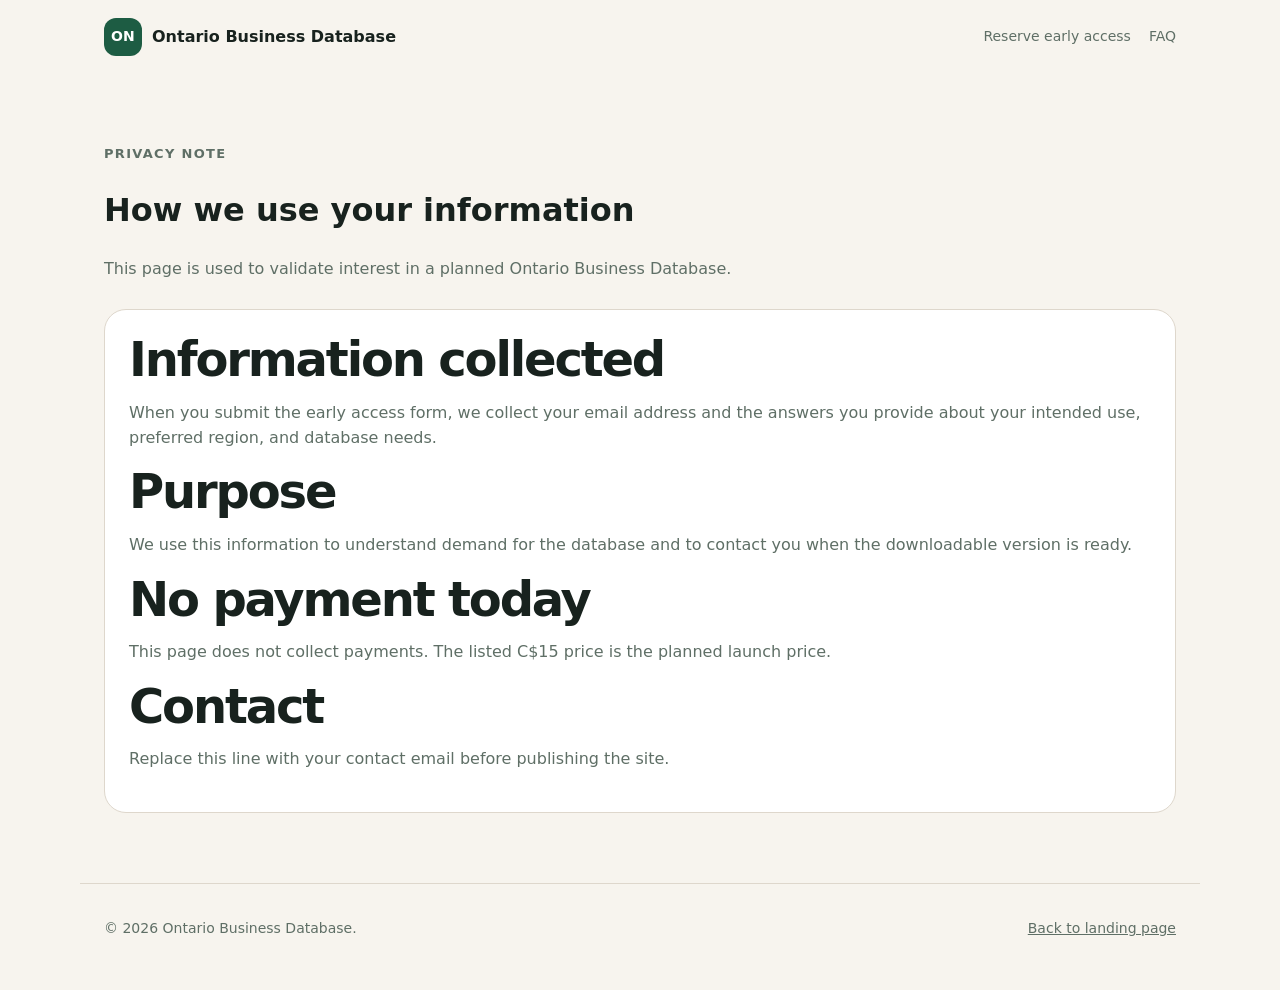
==== privacy.html @ 2a8e871f "Initial commit" ====
<!doctype html>
<html lang="en-CA">
<head>
  <meta charset="utf-8" />
  <meta name="viewport" content="width=device-width, initial-scale=1" />
  <title>Privacy Note — Ontario Business Database</title>
  <meta name="description" content="Privacy note for the Ontario Business Database early access page." />
  <meta name="robots" content="index, follow" />
  <link rel="canonical" href="https://volontsevich.github.io/ontario-business-database/privacy.html" />
  <link rel="icon" href="favicon.svg" type="image/svg+xml" />
  <link rel="stylesheet" href="styles.css" />
</head>
<body>
  <header class="site-header">
    <a class="brand" href="index.html">
      <span class="brand-mark">ON</span>
      <span>Ontario Business Database</span>
    </a>
    <nav class="nav" aria-label="Main navigation">
      <a href="index.html#reserve">Reserve early access</a>
      <a href="index.html#faq">FAQ</a>
    </nav>
  </header>

  <main class="section">
    <div class="section-heading">
      <p class="eyebrow">Privacy note</p>
      <h1>How we use your information</h1>
      <p>
        This page is used to validate interest in a planned Ontario Business Database.
      </p>
    </div>

    <div class="card">
      <h2>Information collected</h2>
      <p>
        When you submit the early access form, we collect your email address and the answers you provide about your intended use, preferred region, and database needs.
      </p>

      <h2>Purpose</h2>
      <p>
        We use this information to understand demand for the database and to contact you when the downloadable version is ready.
      </p>

      <h2>No payment today</h2>
      <p>
        This page does not collect payments. The listed C$15 price is the planned launch price.
      </p>

      <h2>Contact</h2>
      <p>
        Replace this line with your contact email before publishing the site.
      </p>
    </div>
  </main>

  <footer class="site-footer">
    <p>© <span id="year"></span> Ontario Business Database.</p>
    <p><a href="index.html">Back to landing page</a></p>
  </footer>

  <script>
    document.getElementById("year").textContent = new Date().getFullYear();
  </script>
</body>
</html>
---- styles.css ----
:root {
  --bg: #f7f4ee;
  --surface: #ffffff;
  --surface-soft: #fff9ef;
  --text: #18221e;
  --muted: #5f6f66;
  --line: #ded7cc;
  --accent: #1d5c43;
  --accent-dark: #143d2e;
  --accent-soft: #dbeadd;
  --warning: #7a4c00;
  --warning-bg: #fff4d6;
  --success-bg: #e8f5ec;
  --success: #1d5c43;
  --shadow: 0 18px 55px rgba(22, 33, 28, 0.10);
  --radius: 22px;
  --max: 1120px;
}

* {
  box-sizing: border-box;
}

html {
  scroll-behavior: smooth;
}

body {
  margin: 0;
  font-family: Inter, ui-sans-serif, system-ui, -apple-system, BlinkMacSystemFont, "Segoe UI", sans-serif;
  background: var(--bg);
  color: var(--text);
  line-height: 1.55;
}

a {
  color: inherit;
}

.site-header {
  position: sticky;
  top: 0;
  z-index: 20;
  display: flex;
  align-items: center;
  justify-content: space-between;
  gap: 24px;
  max-width: var(--max);
  margin: 0 auto;
  padding: 18px 24px;
  background: rgba(247, 244, 238, 0.86);
  backdrop-filter: blur(16px);
}

.brand {
  display: inline-flex;
  align-items: center;
  gap: 10px;
  text-decoration: none;
  font-weight: 750;
}

.brand-mark {
  display: inline-grid;
  place-items: center;
  width: 38px;
  height: 38px;
  border-radius: 12px;
  background: var(--accent);
  color: white;
  font-size: 14px;
  letter-spacing: 0.02em;
}

.nav {
  display: flex;
  gap: 18px;
  color: var(--muted);
  font-size: 14px;
}

.nav a {
  text-decoration: none;
}

.nav a:hover {
  color: var(--text);
}

.hero {
  max-width: var(--max);
  margin: 0 auto;
  padding: 82px 24px 64px;
  display: grid;
  grid-template-columns: minmax(0, 1.3fr) minmax(320px, 0.7fr);
  gap: 36px;
  align-items: center;
}

.hero-copy h1 {
  margin: 0;
  max-width: 780px;
  font-size: clamp(44px, 7vw, 76px);
  line-height: 0.96;
  letter-spacing: -0.06em;
}

.hero-text {
  max-width: 660px;
  margin: 24px 0 0;
  font-size: 20px;
  color: var(--muted);
}

.eyebrow {
  margin: 0 0 14px;
  color: var(--accent);
  font-size: 13px;
  font-weight: 800;
  letter-spacing: 0.10em;
  text-transform: uppercase;
}

.hero-actions {
  display: flex;
  flex-wrap: wrap;
  gap: 14px;
  margin-top: 34px;
}

.button {
  display: inline-flex;
  align-items: center;
  justify-content: center;
  min-height: 50px;
  padding: 14px 20px;
  border-radius: 999px;
  border: 1px solid transparent;
  font-weight: 750;
  text-decoration: none;
  cursor: pointer;
  transition: transform 0.16s ease, box-shadow 0.16s ease, background 0.16s ease;
  font: inherit;
}

.button:hover {
  transform: translateY(-1px);
}

.button-primary {
  background: var(--accent);
  color: white;
  box-shadow: 0 12px 24px rgba(29, 92, 67, 0.18);
}

.button-primary:hover {
  background: var(--accent-dark);
}

.button-secondary {
  background: var(--surface);
  color: var(--text);
  border-color: var(--line);
}

.microcopy,
.form-note {
  color: var(--muted);
  font-size: 14px;
}

.microcopy {
  margin-top: 16px;
}

.hero-card {
  background: var(--surface);
  border: 1px solid var(--line);
  border-radius: var(--radius);
  padding: 24px;
  box-shadow: var(--shadow);
}

.price-card {
  padding: 22px;
  border-radius: 18px;
  background: var(--surface-soft);
  border: 1px solid var(--line);
}

.price-card .label,
.price-card .muted {
  display: block;
  color: var(--muted);
}

.price-card strong {
  display: block;
  margin: 4px 0;
  font-size: 54px;
  line-height: 1;
  letter-spacing: -0.05em;
}

.check-list {
  padding: 0;
  margin: 22px 0 0;
  list-style: none;
}

.check-list li {
  position: relative;
  padding-left: 28px;
  margin: 12px 0;
}

.check-list li::before {
  content: "✓";
  position: absolute;
  left: 0;
  color: var(--accent);
  font-weight: 900;
}

.section {
  max-width: var(--max);
  margin: 0 auto;
  padding: 70px 24px;
}

.section-heading {
  max-width: 740px;
  margin-bottom: 28px;
}

.section h2 {
  margin: 0;
  font-size: clamp(30px, 4.5vw, 48px);
  line-height: 1.05;
  letter-spacing: -0.045em;
}

.section h3 {
  margin: 0 0 10px;
  font-size: 20px;
  letter-spacing: -0.02em;
}

.section p {
  color: var(--muted);
}

.grid {
  display: grid;
  gap: 18px;
}

.cards {
  grid-template-columns: repeat(3, 1fr);
}

.card {
  padding: 24px;
  border: 1px solid var(--line);
  border-radius: var(--radius);
  background: var(--surface);
}

.split {
  display: grid;
  grid-template-columns: 0.8fr 1.2fr;
  gap: 34px;
  align-items: start;
}

.use-cases {
  display: grid;
  gap: 16px;
}

.use-cases > div {
  padding: 22px;
  border-radius: var(--radius);
  background: var(--surface);
  border: 1px solid var(--line);
}

.table-wrapper {
  overflow-x: auto;
  border: 1px solid var(--line);
  border-radius: var(--radius);
  background: var(--surface);
  box-shadow: var(--shadow);
}

table {
  width: 100%;
  min-width: 850px;
  border-collapse: collapse;
}

th,
td {
  padding: 16px;
  text-align: left;
  border-bottom: 1px solid var(--line);
  vertical-align: top;
}

th {
  background: var(--surface-soft);
  font-size: 13px;
  color: var(--muted);
  text-transform: uppercase;
  letter-spacing: 0.08em;
}

tbody tr:last-child td {
  border-bottom: 0;
}

.reserve-section {
  display: grid;
  grid-template-columns: 0.85fr 1.15fr;
  gap: 36px;
  align-items: start;
}

.lead-form,
.success-panel {
  padding: 26px;
  background: var(--surface);
  border: 1px solid var(--line);
  border-radius: var(--radius);
  box-shadow: var(--shadow);
}

.form-row {
  display: grid;
  gap: 8px;
  margin-bottom: 16px;
}

label {
  font-weight: 750;
}

input,
select,
textarea {
  width: 100%;
  border: 1px solid var(--line);
  border-radius: 14px;
  background: #fff;
  color: var(--text);
  padding: 13px 14px;
  font: inherit;
}

input:focus,
select:focus,
textarea:focus {
  outline: 3px solid var(--accent-soft);
  border-color: var(--accent);
}

.checkbox {
  display: grid;
  grid-template-columns: 18px 1fr;
  gap: 10px;
  align-items: start;
  margin: 16px 0 18px;
  font-weight: 500;
  color: var(--muted);
}

.checkbox input {
  width: 18px;
  height: 18px;
  margin-top: 3px;
}

.full-width {
  width: 100%;
}

.form-status {
  display: none;
  margin-top: 14px;
  padding: 12px 14px;
  border-radius: 14px;
  font-size: 14px;
}

.form-status.is-visible {
  display: block;
}

.form-status.is-warning {
  color: var(--warning);
  background: var(--warning-bg);
  border: 1px solid rgba(122, 76, 0, 0.25);
}

.form-status.is-success {
  color: var(--success);
  background: var(--success-bg);
  border: 1px solid rgba(29, 92, 67, 0.20);
}

.success-panel {
  background: var(--success-bg);
}

.faq-list {
  display: grid;
  gap: 12px;
}

details {
  background: var(--surface);
  border: 1px solid var(--line);
  border-radius: 18px;
  padding: 18px 20px;
}

summary {
  cursor: pointer;
  font-weight: 800;
}

details p {
  margin-bottom: 0;
}

.site-footer {
  max-width: var(--max);
  margin: 0 auto;
  padding: 34px 24px 50px;
  display: flex;
  justify-content: space-between;
  gap: 20px;
  color: var(--muted);
  font-size: 14px;
  border-top: 1px solid var(--line);
}

.site-footer p {
  margin: 0;
}

.site-footer a:hover {
  color: var(--text);
}

@media (max-width: 860px) {
  .site-header {
    align-items: flex-start;
    flex-direction: column;
  }

  .nav {
    width: 100%;
    overflow-x: auto;
    padding-bottom: 4px;
  }

  .hero,
  .split,
  .reserve-section {
    grid-template-columns: 1fr;
  }

  .cards {
    grid-template-columns: 1fr;
  }

  .hero {
    padding-top: 52px;
  }

  .site-footer {
    flex-direction: column;
  }
}

@media (max-width: 520px) {
  .hero,
  .section,
  .site-header,
  .site-footer {
    padding-left: 18px;
    padding-right: 18px;
  }

  .hero-copy h1 {
    font-size: 42px;
  }

  .button {
    width: 100%;
  }
}
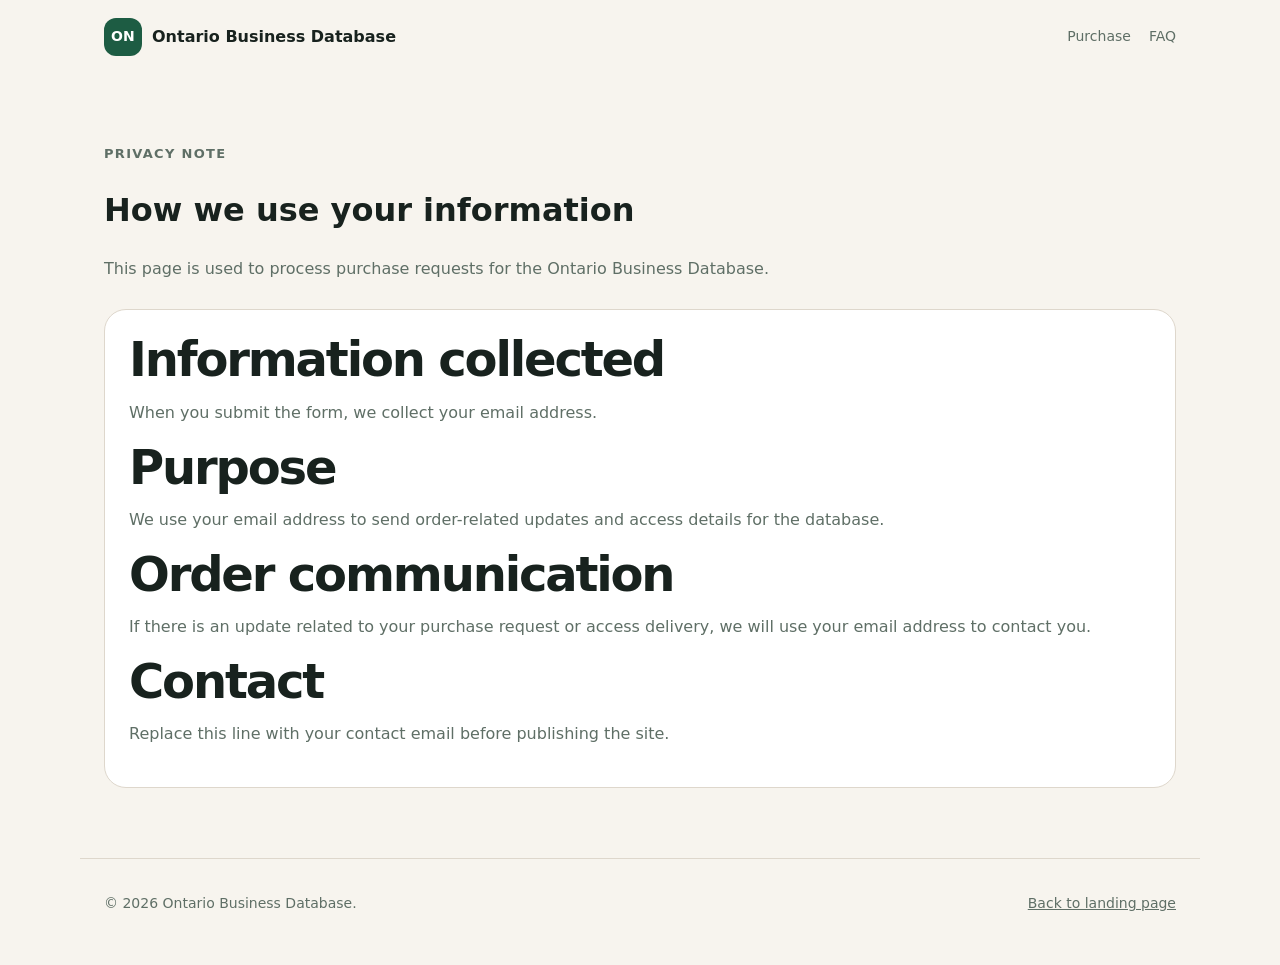
==== commit 0a6fdba0: "Refactoring" ====
--- a/privacy.html
+++ b/privacy.html
@@ -4,7 +4,7 @@
   <meta charset="utf-8" />
   <meta name="viewport" content="width=device-width, initial-scale=1" />
   <title>Privacy Note — Ontario Business Database</title>
-  <meta name="description" content="Privacy note for the Ontario Business Database early access page." />
+  <meta name="description" content="Privacy note for the Ontario Business Database purchase page." />
   <meta name="robots" content="index, follow" />
   <link rel="canonical" href="https://volontsevich.github.io/ontario-business-database/privacy.html" />
   <link rel="icon" href="favicon.svg" type="image/svg+xml" />
@@ -17,7 +17,7 @@
       <span>Ontario Business Database</span>
     </a>
     <nav class="nav" aria-label="Main navigation">
-      <a href="index.html#reserve">Reserve early access</a>
+      <a href="index.html#reserve">Purchase</a>
       <a href="index.html#faq">FAQ</a>
     </nav>
   </header>
@@ -27,24 +27,24 @@
       <p class="eyebrow">Privacy note</p>
       <h1>How we use your information</h1>
       <p>
-        This page is used to validate interest in a planned Ontario Business Database.
+        This page is used to process purchase requests for the Ontario Business Database.
       </p>
     </div>
 
     <div class="card">
       <h2>Information collected</h2>
       <p>
-        When you submit the early access form, we collect your email address and the answers you provide about your intended use, preferred region, and database needs.
+        When you submit the form, we collect your email address.
       </p>
 
       <h2>Purpose</h2>
       <p>
-        We use this information to understand demand for the database and to contact you when the downloadable version is ready.
+        We use your email address to send order-related updates and access details for the database.
       </p>
 
-      <h2>No payment today</h2>
+      <h2>Order communication</h2>
       <p>
-        This page does not collect payments. The listed C$15 price is the planned launch price.
+        If there is an update related to your purchase request or access delivery, we will use your email address to contact you.
       </p>
 
       <h2>Contact</h2>
--- a/styles.css
+++ b/styles.css
@@ -326,8 +326,7 @@
   align-items: start;
 }
 
-.lead-form,
-.success-panel {
+.lead-form {
   padding: 26px;
   background: var(--surface);
   border: 1px solid var(--line);
@@ -408,8 +407,48 @@
   border: 1px solid rgba(29, 92, 67, 0.20);
 }
 
-.success-panel {
-  background: var(--success-bg);
+body.modal-open {
+  overflow: hidden;
+}
+
+.modal-backdrop {
+  position: fixed;
+  inset: 0;
+  z-index: 40;
+  display: grid;
+  place-items: center;
+  padding: 24px;
+  background: rgba(24, 34, 30, 0.45);
+}
+
+.modal-dialog {
+  width: min(100%, 520px);
+  padding: 26px;
+  border: 1px solid var(--line);
+  border-radius: var(--radius);
+  background: var(--surface);
+  box-shadow: var(--shadow);
+}
+
+.modal-dialog h2 {
+  margin-top: 0;
+}
+
+.modal-close {
+  display: inline-flex;
+  margin-left: auto;
+  margin-bottom: 12px;
+  padding: 0;
+  border: 0;
+  background: transparent;
+  color: var(--muted);
+  font: inherit;
+  font-weight: 700;
+  cursor: pointer;
+}
+
+.modal-close:hover {
+  color: var(--text);
 }
 
 .faq-list {
@@ -482,6 +521,10 @@
   .site-footer {
     flex-direction: column;
   }
+
+  .modal-backdrop {
+    padding: 18px;
+  }
 }
 
 @media (max-width: 520px) {
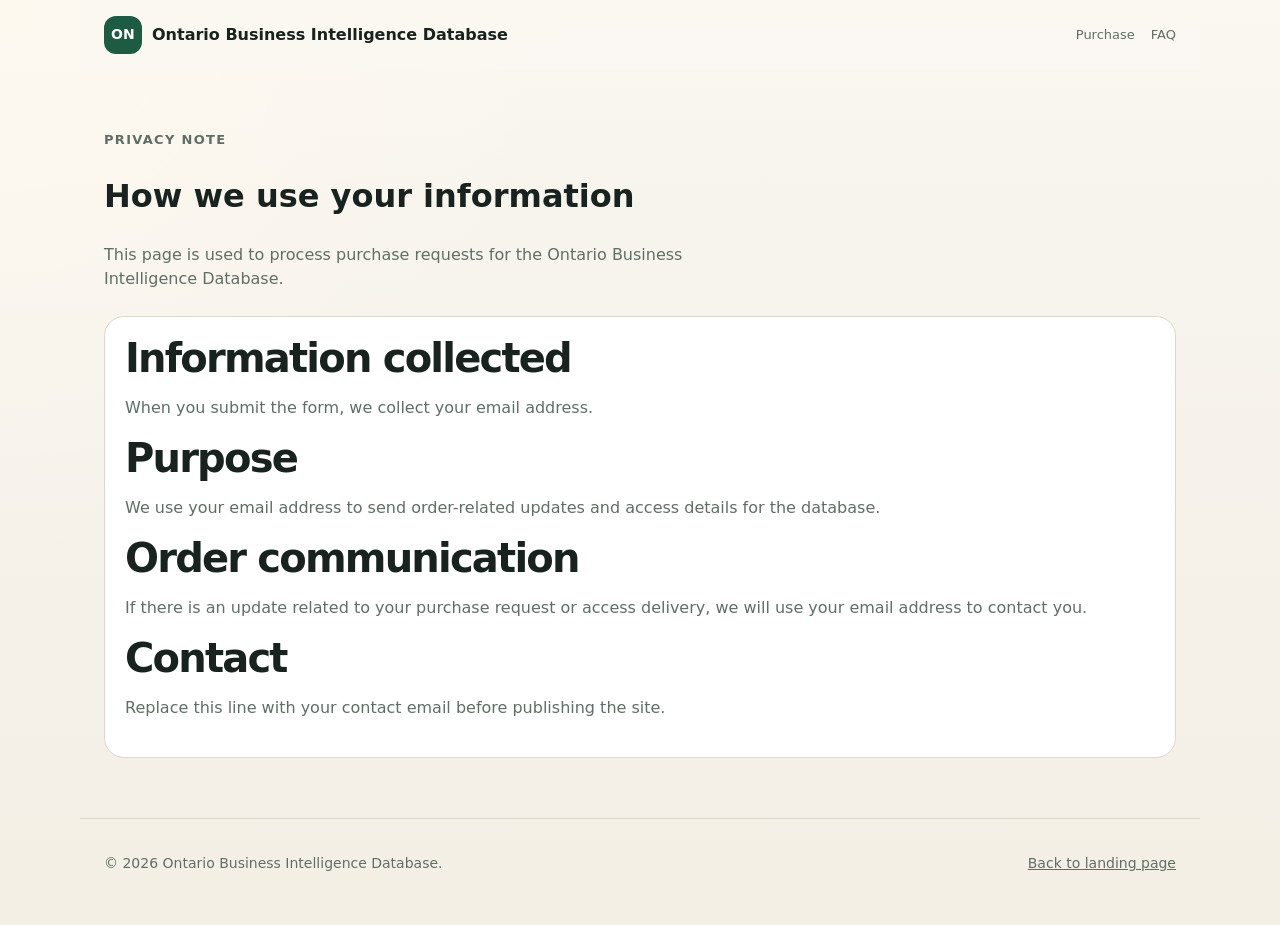
==== commit 3c1c6d5a: "Refactoring" ====
--- a/privacy.html
+++ b/privacy.html
@@ -3,8 +3,8 @@
 <head>
   <meta charset="utf-8" />
   <meta name="viewport" content="width=device-width, initial-scale=1" />
-  <title>Privacy Note — Ontario Business Database</title>
-  <meta name="description" content="Privacy note for the Ontario Business Database purchase page." />
+  <title>Privacy Note — Ontario Business Intelligence Database</title>
+  <meta name="description" content="Privacy note for the Ontario Business Intelligence Database purchase page." />
   <meta name="robots" content="index, follow" />
   <link rel="canonical" href="https://volontsevich.github.io/ontario-business-database/privacy.html" />
   <link rel="icon" href="favicon.svg" type="image/svg+xml" />
@@ -14,10 +14,10 @@
   <header class="site-header">
     <a class="brand" href="index.html">
       <span class="brand-mark">ON</span>
-      <span>Ontario Business Database</span>
+      <span>Ontario Business Intelligence Database</span>
     </a>
     <nav class="nav" aria-label="Main navigation">
-      <a href="index.html#reserve">Purchase</a>
+      <a href="index.html#purchase">Purchase</a>
       <a href="index.html#faq">FAQ</a>
     </nav>
   </header>
@@ -27,7 +27,7 @@
       <p class="eyebrow">Privacy note</p>
       <h1>How we use your information</h1>
       <p>
-        This page is used to process purchase requests for the Ontario Business Database.
+        This page is used to process purchase requests for the Ontario Business Intelligence Database.
       </p>
     </div>
 
@@ -55,7 +55,7 @@
   </main>
 
   <footer class="site-footer">
-    <p>© <span id="year"></span> Ontario Business Database.</p>
+    <p>© <span id="year"></span> Ontario Business Intelligence Database.</p>
     <p><a href="index.html">Back to landing page</a></p>
   </footer>
 
--- a/styles.css
+++ b/styles.css
@@ -12,8 +12,8 @@
   --warning-bg: #fff4d6;
   --success-bg: #e8f5ec;
   --success: #1d5c43;
-  --shadow: 0 18px 55px rgba(22, 33, 28, 0.10);
-  --radius: 22px;
+  --shadow: 0 14px 36px rgba(22, 33, 28, 0.08);
+  --radius: 20px;
   --max: 1120px;
 }
 
@@ -28,7 +28,9 @@
 body {
   margin: 0;
   font-family: Inter, ui-sans-serif, system-ui, -apple-system, BlinkMacSystemFont, "Segoe UI", sans-serif;
-  background: var(--bg);
+  background:
+    radial-gradient(circle at top left, rgba(255, 249, 239, 0.85), transparent 36%),
+    linear-gradient(180deg, #fbf8f2 0%, var(--bg) 22%, #f4efe5 100%);
   color: var(--text);
   line-height: 1.55;
 }
@@ -47,8 +49,8 @@
   gap: 24px;
   max-width: var(--max);
   margin: 0 auto;
-  padding: 18px 24px;
-  background: rgba(247, 244, 238, 0.86);
+  padding: 16px 24px;
+  background: rgba(251, 248, 242, 0.88);
   backdrop-filter: blur(16px);
 }
 
@@ -74,9 +76,9 @@
 
 .nav {
   display: flex;
-  gap: 18px;
-  color: var(--muted);
-  font-size: 14px;
+  gap: 16px;
+  color: var(--muted);
+  font-size: 13px;
 }
 
 .nav a {
@@ -90,7 +92,7 @@
 .hero {
   max-width: var(--max);
   margin: 0 auto;
-  padding: 82px 24px 64px;
+  padding: 76px 24px 56px;
   display: grid;
   grid-template-columns: minmax(0, 1.3fr) minmax(320px, 0.7fr);
   gap: 36px;
@@ -99,16 +101,16 @@
 
 .hero-copy h1 {
   margin: 0;
-  max-width: 780px;
-  font-size: clamp(44px, 7vw, 76px);
-  line-height: 0.96;
+  max-width: 760px;
+  font-size: clamp(36px, 5.6vw, 58px);
+  line-height: 1;
   letter-spacing: -0.06em;
 }
 
 .hero-text {
   max-width: 660px;
-  margin: 24px 0 0;
-  font-size: 20px;
+  margin: 20px 0 0;
+  font-size: 18px;
   color: var(--muted);
 }
 
@@ -124,23 +126,24 @@
 .hero-actions {
   display: flex;
   flex-wrap: wrap;
-  gap: 14px;
-  margin-top: 34px;
+  gap: 12px;
+  margin-top: 30px;
 }
 
 .button {
   display: inline-flex;
   align-items: center;
   justify-content: center;
-  min-height: 50px;
-  padding: 14px 20px;
-  border-radius: 999px;
+  min-height: 42px;
+  padding: 11px 18px;
+  border-radius: 12px;
   border: 1px solid transparent;
+  font: inherit;
   font-weight: 750;
+  font-size: 14px;
   text-decoration: none;
   cursor: pointer;
   transition: transform 0.16s ease, box-shadow 0.16s ease, background 0.16s ease;
-  font: inherit;
 }
 
 .button:hover {
@@ -150,7 +153,7 @@
 .button-primary {
   background: var(--accent);
   color: white;
-  box-shadow: 0 12px 24px rgba(29, 92, 67, 0.18);
+  box-shadow: 0 10px 18px rgba(29, 92, 67, 0.14);
 }
 
 .button-primary:hover {
@@ -170,20 +173,21 @@
 }
 
 .microcopy {
-  margin-top: 16px;
+  max-width: 58ch;
+  margin-top: 14px;
 }
 
 .hero-card {
   background: var(--surface);
   border: 1px solid var(--line);
   border-radius: var(--radius);
-  padding: 24px;
+  padding: 20px;
   box-shadow: var(--shadow);
 }
 
 .price-card {
-  padding: 22px;
-  border-radius: 18px;
+  padding: 18px;
+  border-radius: 16px;
   background: var(--surface-soft);
   border: 1px solid var(--line);
 }
@@ -197,21 +201,21 @@
 .price-card strong {
   display: block;
   margin: 4px 0;
-  font-size: 54px;
+  font-size: 42px;
   line-height: 1;
   letter-spacing: -0.05em;
 }
 
 .check-list {
   padding: 0;
-  margin: 22px 0 0;
+  margin: 18px 0 0;
   list-style: none;
 }
 
 .check-list li {
   position: relative;
   padding-left: 28px;
-  margin: 12px 0;
+  margin: 10px 0;
 }
 
 .check-list li::before {
@@ -225,24 +229,24 @@
 .section {
   max-width: var(--max);
   margin: 0 auto;
-  padding: 70px 24px;
+  padding: 60px 24px;
 }
 
 .section-heading {
   max-width: 740px;
-  margin-bottom: 28px;
+  margin-bottom: 24px;
 }
 
 .section h2 {
   margin: 0;
-  font-size: clamp(30px, 4.5vw, 48px);
-  line-height: 1.05;
+  font-size: clamp(28px, 3.6vw, 40px);
+  line-height: 1.08;
   letter-spacing: -0.045em;
 }
 
 .section h3 {
   margin: 0 0 10px;
-  font-size: 20px;
+  font-size: 18px;
   letter-spacing: -0.02em;
 }
 
@@ -250,17 +254,21 @@
   color: var(--muted);
 }
 
+.section-heading p:last-child {
+  max-width: 62ch;
+}
+
 .grid {
   display: grid;
   gap: 18px;
 }
 
 .cards {
-  grid-template-columns: repeat(3, 1fr);
+  grid-template-columns: repeat(auto-fit, minmax(240px, 1fr));
 }
 
 .card {
-  padding: 24px;
+  padding: 20px;
   border: 1px solid var(--line);
   border-radius: var(--radius);
   background: var(--surface);
@@ -295,7 +303,7 @@
 
 table {
   width: 100%;
-  min-width: 850px;
+  min-width: 1600px;
   border-collapse: collapse;
 }
 
@@ -319,25 +327,74 @@
   border-bottom: 0;
 }
 
-.reserve-section {
-  display: grid;
-  grid-template-columns: 0.85fr 1.15fr;
-  gap: 36px;
+.table-note {
+  margin-top: 14px;
+  font-size: 14px;
+}
+
+.comparison-grid {
+  display: grid;
+  grid-template-columns: repeat(2, minmax(0, 1fr));
+  gap: 18px;
+}
+
+.comparison-card {
+  padding: 20px;
+  border: 1px solid var(--line);
+  border-radius: var(--radius);
+  background: var(--surface);
+}
+
+.comparison-card-accent {
+  background: var(--surface-soft);
+}
+
+.comparison-list {
+  margin: 16px 0 0;
+  padding-left: 20px;
+  color: var(--muted);
+}
+
+.comparison-list li + li {
+  margin-top: 10px;
+}
+
+.purchase-section {
+  display: grid;
+  grid-template-columns: minmax(0, 0.8fr) minmax(0, 1fr);
+  gap: 28px;
   align-items: start;
 }
 
+.purchase-copy {
+  max-width: 540px;
+}
+
 .lead-form {
-  padding: 26px;
+  display: grid;
+  gap: 12px;
+  width: 100%;
+  max-width: 720px;
+  padding: 20px;
   background: var(--surface);
   border: 1px solid var(--line);
   border-radius: var(--radius);
   box-shadow: var(--shadow);
 }
 
+.purchase-button {
+  justify-self: start;
+  min-width: 168px;
+  min-height: 42px;
+  padding: 10px 18px;
+  border-radius: 12px;
+  box-shadow: 0 8px 16px rgba(29, 92, 67, 0.12);
+}
+
 .form-row {
   display: grid;
   gap: 8px;
-  margin-bottom: 16px;
+  margin-bottom: 0;
 }
 
 label {
@@ -349,11 +406,13 @@
 textarea {
   width: 100%;
   border: 1px solid var(--line);
-  border-radius: 14px;
+  border-radius: 12px;
   background: #fff;
   color: var(--text);
-  padding: 13px 14px;
+  min-height: 42px;
+  padding: 10px 13px;
   font: inherit;
+  font-size: 15px;
 }
 
 input:focus,
@@ -385,9 +444,9 @@
 
 .form-status {
   display: none;
-  margin-top: 14px;
-  padding: 12px 14px;
-  border-radius: 14px;
+  margin-top: 4px;
+  padding: 10px 12px;
+  border-radius: 12px;
   font-size: 14px;
 }
 
@@ -421,9 +480,13 @@
   background: rgba(24, 34, 30, 0.45);
 }
 
+.modal-backdrop[hidden] {
+  display: none;
+}
+
 .modal-dialog {
   width: min(100%, 520px);
-  padding: 26px;
+  padding: 22px;
   border: 1px solid var(--line);
   border-radius: var(--radius);
   background: var(--surface);
@@ -459,13 +522,14 @@
 details {
   background: var(--surface);
   border: 1px solid var(--line);
-  border-radius: 18px;
-  padding: 18px 20px;
+  border-radius: 16px;
+  padding: 16px 18px;
 }
 
 summary {
   cursor: pointer;
   font-weight: 800;
+  font-size: 16px;
 }
 
 details p {
@@ -506,7 +570,8 @@
 
   .hero,
   .split,
-  .reserve-section {
+  .purchase-section,
+  .comparison-grid {
     grid-template-columns: 1fr;
   }
 
@@ -515,7 +580,7 @@
   }
 
   .hero {
-    padding-top: 52px;
+    padding-top: 46px;
   }
 
   .site-footer {
@@ -537,10 +602,15 @@
   }
 
   .hero-copy h1 {
-    font-size: 42px;
+    font-size: 36px;
   }
 
   .button {
     width: 100%;
   }
-}
+
+  .purchase-button {
+    width: 100%;
+    min-width: 0;
+  }
+}
